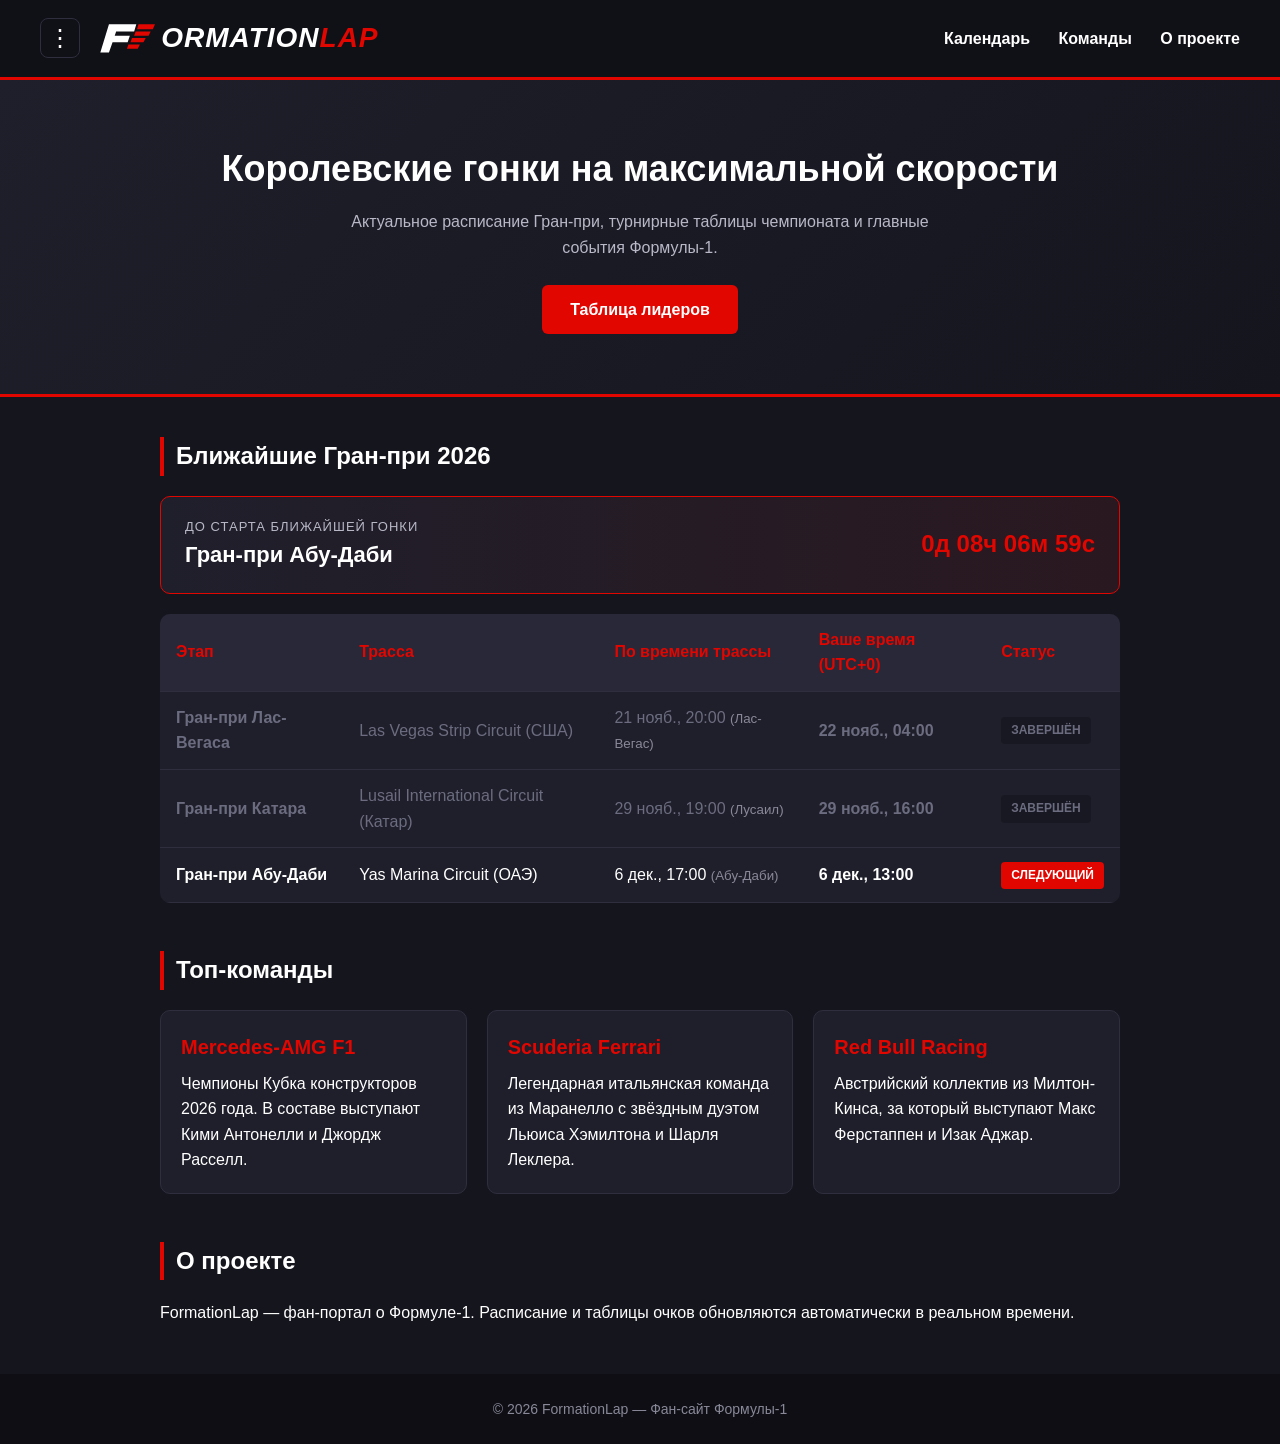
==== index.html @ c790665f "Add files via upload" ====
<!DOCTYPE html>
<html lang="ru">
<head>
  <meta charset="utf-8">
  <meta name="viewport" content="width=device-width, initial-scale=1.0">
  <title>FormationLap — Мир Формулы-1</title>
  <link rel="stylesheet" href="style.css">
</head>
<body>

  <div class="sidebar-overlay" id="sidebar-overlay" onclick="toggleSidebar()"></div>
  <aside class="sidebar" id="sidebar">
    <div class="sidebar-top">
      <span class="sidebar-title">НАВИГАЦИЯ</span>
      <button class="sidebar-close" onclick="toggleSidebar()" aria-label="Закрыть меню">&times;</button>
    </div>
    <nav class="sidebar-links">
      <a href="index.html" class="active-link">Основная страница</a>
      <a href="standings.html">Таблица лидеров</a>
    </nav>
  </aside>

  <header>
    <div class="header-left">
      <button class="menu-dots-btn" onclick="toggleSidebar()" aria-label="Открыть меню">&#8942;</button>

      <a href="index.html" class="logo" aria-label="FormationLap">
        <svg class="logo-f" viewBox="0 0 85 50" xmlns="http://w3.org">
          <polygon points="18,6 56,6 53,16 28,16 26,22 47,22 44,31 23,31 18,45 6,45" fill="#ffffff"/>
          <polygon points="59,6 82,6 79,13 57,13" fill="#e10600"/>
          <polygon points="55,16 76,16 73,22 53,22" fill="#e10600"/>
          <polygon points="50,25 69,25 66,31 48,31" fill="#e10600"/>
          <polygon points="45,34 61,34 58,40 43,40" fill="#e10600"/>
        </svg>
        ORMATION<span>LAP</span>
      </a>
    </div>

    <nav>
      <a href="#calendar">Календарь</a>
      <a href="#teams">Команды</a>
      <a href="#news">О проекте</a>
    </nav>
  </header>

  <div class="hero">
    <h2>Королевские гонки на максимальной скорости</h2>
    <p>Актуальное расписание Гран-при, турнирные таблицы чемпионата и главные события Формулы-1.</p>
    <a href="standings.html" class="btn">Таблица лидеров</a>
  </div>

  <main>
    <section id="calendar">
      <h3>Ближайшие Гран-при 2026</h3>

      <div class="countdown-box">
        <div>
          <div class="countdown-title" id="next-race-label">Следующий старт</div>
          <div class="countdown-race" id="next-race-name">Загрузка расписания...</div>
        </div>
        <div class="countdown-timer" id="next-race-timer">--д --ч --м --с</div>
      </div>

      <table>
        <thead>
          <tr>
            <th>Этап</th>
            <th>Трасса</th>
            <th>По времени трассы</th>
            <th id="user-tz-header">Ваше время</th>
            <th>Статус</th>
          </tr>
        </thead>
        <tbody id="schedule-body"></tbody>
      </table>
    </section>

    <section id="teams">
      <h3>Топ-команды</h3>
      <div class="cards">
        <div class="card">
          <h4>Mercedes-AMG F1</h4>
          <p>Чемпионы Кубка конструкторов 2026 года. В составе выступают Кими Антонелли и Джордж Расселл.</p>
        </div>
        <div class="card">
          <h4>Scuderia Ferrari</h4>
          <p>Легендарная итальянская команда из Маранелло с звёздным дуэтом Льюиса Хэмилтона и Шарля Леклера.</p>
        </div>
        <div class="card">
          <h4>Red Bull Racing</h4>
          <p>Австрийский коллектив из Милтон-Кинса, за который выступают Макс Ферстаппен и Изак Аджар.</p>
        </div>
      </div>
    </section>

    <section id="news">
      <h3>О проекте</h3>
      <p>FormationLap — фан-портал о Формуле-1. Расписание и таблицы очков обновляются автоматически в реальном времени.</p>
    </section>
  </main>

  <footer>
    <p>© 2026 FormationLap — Фан-сайт Формулы-1</p>
  </footer>

  <script src="script.js"></script>
</body>
</html>
---- style.css ----
* {
  box-sizing: border-box;
  margin: 0;
  padding: 0;
}
body {
  font-family: 'Segoe UI', Arial, sans-serif;
  background-color: #15151e;
  color: #ffffff;
  line-height: 1.6;
}
header {
  background-color: #101017;
  border-bottom: 3px solid #e10600;
  padding: 16px 40px;
  display: flex;
  justify-content: space-between;
  align-items: center;
  flex-wrap: wrap;
  gap: 16px;
}
.logo {
  display: inline-flex;
  align-items: center;
  text-decoration: none;
  color: #ffffff;
  font-size: 28px;
  font-weight: 900;
  font-style: italic;
  letter-spacing: 1px;
  text-transform: uppercase;
}
.logo-f {
  height: 36px;
  width: auto;
  margin-right: 4px;
  display: block;
}
.logo span {
  color: #e10600;
}
nav a {
  color: #ffffff;
  text-decoration: none;
  margin-left: 24px;
  font-weight: bold;
  transition: color 0.2s;
}
nav a:hover {
  color: #e10600;
}
.hero {
  background: linear-gradient(135deg, #1f1f2b 0%, #15151e 100%);
  border-bottom: 3px solid #e10600;
  padding: 60px 20px;
  text-align: center;
}
.hero h2 {
  font-size: 36px;
  margin-bottom: 12px;
}
.hero p {
  color: #b8b8c7;
  max-width: 600px;
  margin: 0 auto 24px;
}
.btn {
  display: inline-block;
  background-color: #e10600;
  color: #ffffff;
  padding: 12px 28px;
  border-radius: 6px;
  text-decoration: none;
  font-weight: bold;
}
.btn:hover {
  background-color: #b80500;
}
main {
  max-width: 1000px;
  margin: 40px auto;
  padding: 0 20px;
}
section {
  margin-bottom: 48px;
}
h3 {
  font-size: 24px;
  border-left: 4px solid #e10600;
  padding-left: 12px;
  margin-bottom: 20px;
}
.cards {
  display: grid;
  grid-template-columns: repeat(auto-fit, minmax(260px, 1fr));
  gap: 20px;
}
.card {
  background-color: #1f1f2b;
  padding: 20px;
  border-radius: 10px;
  border: 1px solid #2e2e3e;
}
.card h4 {
  color: #e10600;
  margin-bottom: 8px;
  font-size: 20px;
}
.countdown-box {
  background: linear-gradient(90deg, #1f1f2b 0%, #2a1820 100%);
  border: 1px solid #e10600;
  border-radius: 10px;
  padding: 20px 24px;
  margin-bottom: 20px;
  display: flex;
  justify-content: space-between;
  align-items: center;
  flex-wrap: wrap;
  gap: 16px;
}
.countdown-title {
  font-size: 13px;
  text-transform: uppercase;
  color: #b8b8c7;
  letter-spacing: 1px;
}
.countdown-race {
  font-size: 22px;
  font-weight: bold;
}
.countdown-timer {
  font-size: 24px;
  font-weight: 900;
  color: #e10600;
  font-variant-numeric: tabular-nums;
}
.standings-header {
  display: flex;
  justify-content: space-between;
  align-items: center;
  flex-wrap: wrap;
  gap: 12px;
  margin-bottom: 16px;
}
.tabs {
  display: flex;
  gap: 10px;
}
.tab-btn {
  background-color: #1f1f2b;
  color: #b8b8c7;
  border: 1px solid #2e2e3e;
  padding: 10px 18px;
  border-radius: 6px;
  font-weight: bold;
  cursor: pointer;
}
.tab-btn.active {
  background-color: #e10600;
  color: #ffffff;
  border-color: #e10600;
}
.sync-status {
  font-size: 13px;
  color: #888899;
}
.hidden {
  display: none;
}
table {
  width: 100%;
  border-collapse: collapse;
  background-color: #1f1f2b;
  border-radius: 10px;
  overflow: hidden;
}
th, td {
  padding: 13px 16px;
  text-align: left;
  border-bottom: 1px solid #2e2e3e;
}
th {
  background-color: #282838;
  color: #e10600;
}
.pos-cell {
  font-weight: 900;
  width: 60px;
}
.pos-1 { color: #ffd700; }
.pos-2 { color: #c0c0c0; }
.pos-3 { color: #cd7f32; }
.pts-cell {
  font-weight: bold;
}
.team-stripe {
  display: inline-block;
  width: 4px;
  height: 15px;
  border-radius: 2px;
  margin-right: 8px;
  vertical-align: middle;
}
.toggle-more {
  margin-top: 12px;
  background-color: #282838;
  color: #ffffff;
  border: 1px solid #3a3a4e;
  padding: 8px 16px;
  border-radius: 6px;
  cursor: pointer;
  font-size: 14px;
}
.toggle-more:hover {
  border-color: #e10600;
}
.badge {
  display: inline-block;
  padding: 4px 10px;
  border-radius: 4px;
  font-size: 12px;
  font-weight: bold;
  text-transform: uppercase;
}
.badge-next { background-color: #e10600; color: #ffffff; }
.badge-live { background-color: #00b862; color: #ffffff; }
.badge-upcoming { background-color: #2e2e3e; color: #d0d0de; }
.badge-done { background-color: #181822; color: #6c6c80; }
tr.row-done td { color: #6c6c80; }
footer {
  text-align: center;
  padding: 24px;
  background-color: #0e0e14;
  color: #888899;
  font-size: 14px;
}
/* Кнопка с тремя точками в шапке */
.header-left {
  display: flex;
  align-items: center;
  gap: 16px;
}
.menu-dots-btn {
  background: transparent;
  border: 1px solid #2e2e3e;
  color: #ffffff;
  font-size: 24px;
  line-height: 1;
  width: 40px;
  height: 40px;
  border-radius: 8px;
  cursor: pointer;
  display: flex;
  align-items: center;
  justify-content: center;
  transition: border-color 0.2s, background-color 0.2s;
}
.menu-dots-btn:hover {
  border-color: #e10600;
  background-color: #1f1f2b;
}

/* Выдвижное боковое меню и затемнение */
.sidebar-overlay {
  position: fixed;
  inset: 0;
  background-color: rgba(0, 0, 0, 0.65);
  opacity: 0;
  visibility: hidden;
  transition: opacity 0.25s ease;
  z-index: 998;
}
.sidebar-overlay.open {
  opacity: 1;
  visibility: visible;
}
.sidebar {
  position: fixed;
  top: 0;
  left: -270px;
  width: 260px;
  height: 100%;
  background-color: #101017;
  border-right: 3px solid #e10600;
  padding: 20px;
  transition: left 0.25s ease;
  z-index: 999;
  display: flex;
  flex-direction: column;
}
.sidebar.open {
  left: 0;
}
.sidebar-top {
  display: flex;
  justify-content: space-between;
  align-items: center;
  padding-bottom: 16px;
  margin-bottom: 16px;
  border-bottom: 1px solid #2e2e3e;
}
.sidebar-title {
  font-weight: 900;
  font-style: italic;
  letter-spacing: 1px;
  color: #ffffff;
}
.sidebar-close {
  background: none;
  border: none;
  color: #b8b8c7;
  font-size: 26px;
  cursor: pointer;
}
.sidebar-close:hover {
  color: #e10600;
}
.sidebar-links {
  display: flex;
  flex-direction: column;
  gap: 10px;
}
.sidebar-links a {
  color: #ffffff;
  text-decoration: none;
  padding: 12px 14px;
  border-radius: 8px;
  font-weight: bold;
  transition: background-color 0.2s;
}
.sidebar-links a:hover,
.sidebar-links a.active-link {
  background-color: #1f1f2b;
  color: #e10600;
}
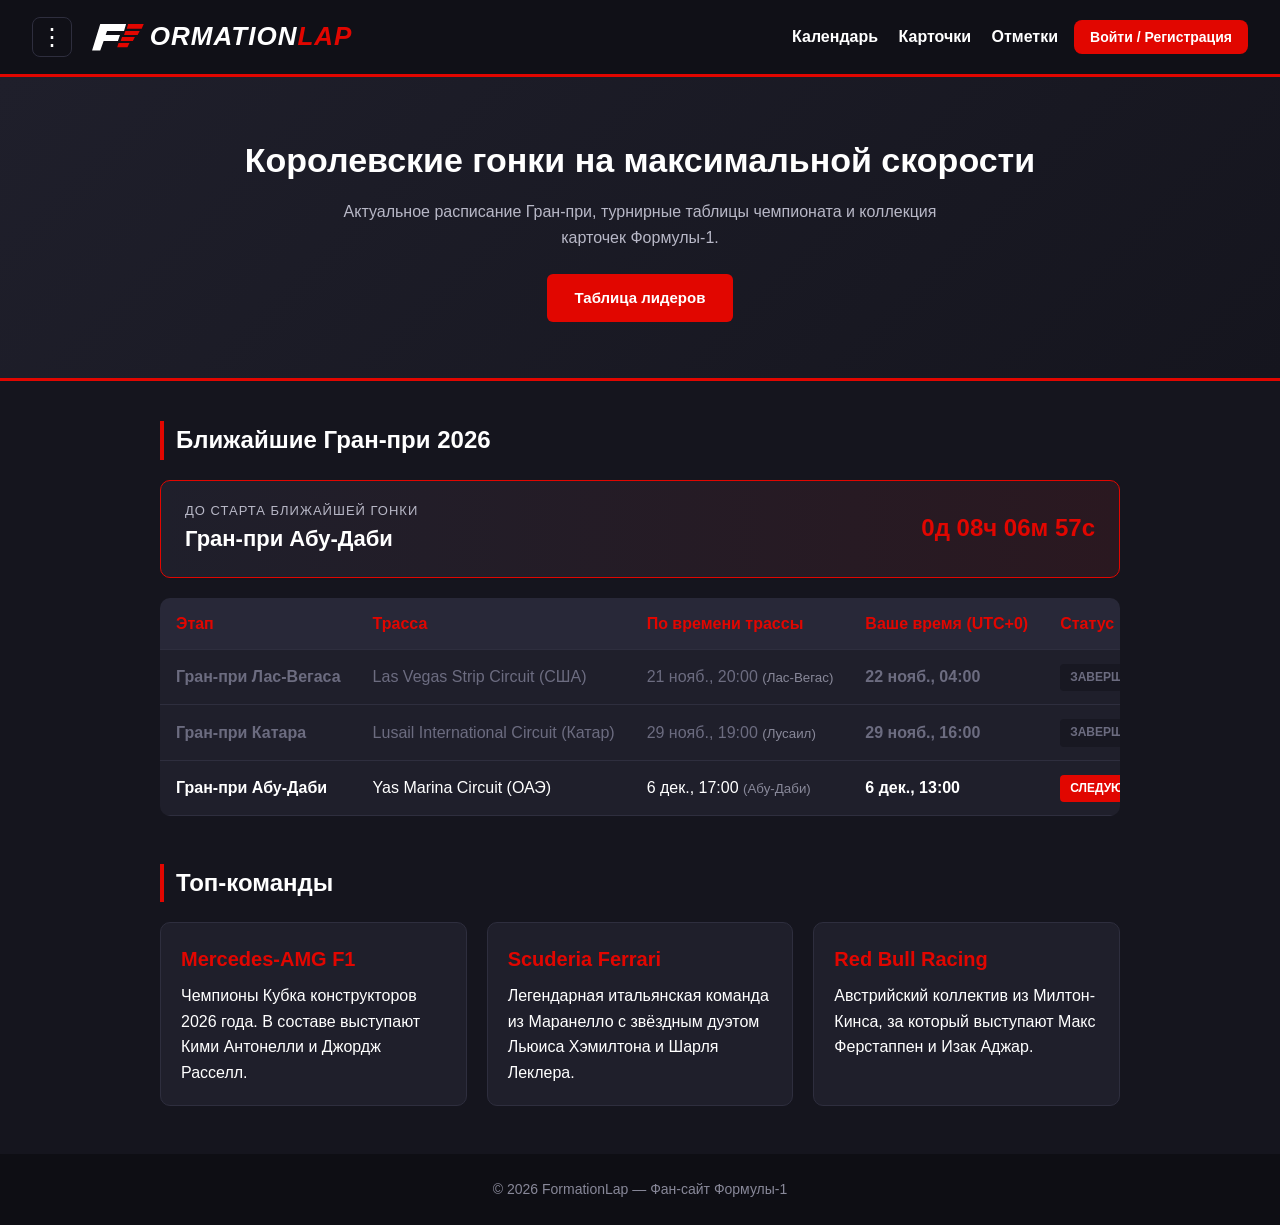
==== commit ad7604f0: "Add files via upload" ====
--- a/index.html
+++ b/index.html
@@ -15,8 +15,13 @@
       <button class="sidebar-close" onclick="toggleSidebar()" aria-label="Закрыть меню">&times;</button>
     </div>
     <nav class="sidebar-links">
-      <a href="index.html" class="active-link">Основная страница</a>
-      <a href="standings.html">Таблица лидеров</a>
+            <a href="index.html">Главная</a>
+      <a href="standings.html">Зачёты</a>
+      <a href="cards.html">Карточки</a>
+      <a href="packs.html">Паки</a>
+      <a href="checkin.html">Отметка на сайте</a>
+      <a href="history.html">История гонок</a>
+
     </nav>
   </aside>
 
@@ -36,16 +41,19 @@
       </a>
     </div>
 
-    <nav>
-      <a href="#calendar">Календарь</a>
-      <a href="#teams">Команды</a>
-      <a href="#news">О проекте</a>
-    </nav>
+    <div class="header-right">
+      <nav>
+        <a href="#calendar">Календарь</a>
+        <a href="cards.html">Карточки</a>
+        <a href="checkin.html">Отметки</a>
+      </nav>
+      <div id="auth-header-box"></div>
+    </div>
   </header>
 
   <div class="hero">
     <h2>Королевские гонки на максимальной скорости</h2>
-    <p>Актуальное расписание Гран-при, турнирные таблицы чемпионата и главные события Формулы-1.</p>
+    <p>Актуальное расписание Гран-при, турнирные таблицы чемпионата и коллекция карточек Формулы-1.</p>
     <a href="standings.html" class="btn">Таблица лидеров</a>
   </div>
 
@@ -92,11 +100,6 @@
         </div>
       </div>
     </section>
-
-    <section id="news">
-      <h3>О проекте</h3>
-      <p>FormationLap — фан-портал о Формуле-1. Расписание и таблицы очков обновляются автоматически в реальном времени.</p>
-    </section>
   </main>
 
   <footer>
--- a/style.css
+++ b/style.css
@@ -12,26 +12,50 @@
 header {
   background-color: #101017;
   border-bottom: 3px solid #e10600;
-  padding: 16px 40px;
+  padding: 16px 32px;
   display: flex;
   justify-content: space-between;
   align-items: center;
   flex-wrap: wrap;
   gap: 16px;
 }
+.header-left, .header-right {
+  display: flex;
+  align-items: center;
+  gap: 16px;
+}
+.menu-dots-btn {
+  background: transparent;
+  border: 1px solid #2e2e3e;
+  color: #ffffff;
+  font-size: 24px;
+  line-height: 1;
+  width: 40px;
+  height: 40px;
+  border-radius: 8px;
+  cursor: pointer;
+  display: flex;
+  align-items: center;
+  justify-content: center;
+  transition: border-color 0.2s, background-color 0.2s;
+}
+.menu-dots-btn:hover {
+  border-color: #e10600;
+  background-color: #1f1f2b;
+}
 .logo {
   display: inline-flex;
   align-items: center;
   text-decoration: none;
   color: #ffffff;
-  font-size: 28px;
+  font-size: 26px;
   font-weight: 900;
   font-style: italic;
   letter-spacing: 1px;
   text-transform: uppercase;
 }
 .logo-f {
-  height: 36px;
+  height: 34px;
   width: auto;
   margin-right: 4px;
   display: block;
@@ -39,24 +63,235 @@
 .logo span {
   color: #e10600;
 }
-nav a {
+header nav a {
   color: #ffffff;
   text-decoration: none;
-  margin-left: 24px;
+  margin-left: 16px;
   font-weight: bold;
   transition: color 0.2s;
 }
-nav a:hover {
+header nav a:hover {
   color: #e10600;
+}
+.auth-open-btn {
+  background-color: #e10600;
+  color: #ffffff;
+  border: none;
+  padding: 9px 16px;
+  border-radius: 8px;
+  font-weight: bold;
+  font-size: 14px;
+  cursor: pointer;
+  transition: background-color 0.2s;
+}
+.auth-open-btn:hover {
+  background-color: #b80500;
+}
+.user-badge {
+  display: inline-flex;
+  align-items: center;
+  gap: 10px;
+  background-color: #1f1f2b;
+  border: 1px solid #2e2e3e;
+  padding: 6px 12px;
+  border-radius: 8px;
+  font-size: 14px;
+}
+.points-pill {
+  background-color: #2c2412;
+  color: #ffd700;
+  border: 1px solid #8a6d1b;
+  padding: 3px 9px;
+  border-radius: 6px;
+  font-weight: 900;
+  font-size: 13px;
+}
+.user-nick {
+  font-weight: bold;
+  color: #ffffff;
+}
+.logout-btn {
+  background: transparent;
+  border: 1px solid #4a4a5e;
+  color: #b8b8c7;
+  padding: 4px 10px;
+  border-radius: 6px;
+  font-size: 12px;
+  cursor: pointer;
+}
+.logout-btn:hover {
+  border-color: #e10600;
+  color: #ffffff;
+}
+.sidebar-overlay {
+  position: fixed;
+  inset: 0;
+  background-color: rgba(0, 0, 0, 0.65);
+  opacity: 0;
+  visibility: hidden;
+  transition: opacity 0.25s ease;
+  z-index: 998;
+}
+.sidebar-overlay.open {
+  opacity: 1;
+  visibility: visible;
+}
+.sidebar {
+  position: fixed;
+  top: 0;
+  left: -270px;
+  width: 260px;
+  height: 100%;
+  background-color: #101017;
+  border-right: 3px solid #e10600;
+  padding: 20px;
+  transition: left 0.25s ease;
+  z-index: 999;
+  display: flex;
+  flex-direction: column;
+}
+.sidebar.open {
+  left: 0;
+}
+.sidebar-top {
+  display: flex;
+  justify-content: space-between;
+  align-items: center;
+  padding-bottom: 16px;
+  margin-bottom: 16px;
+  border-bottom: 1px solid #2e2e3e;
+}
+.sidebar-title {
+  font-weight: 900;
+  font-style: italic;
+  letter-spacing: 1px;
+}
+.sidebar-close {
+  background: none;
+  border: none;
+  color: #b8b8c7;
+  font-size: 26px;
+  cursor: pointer;
+}
+.sidebar-close:hover {
+  color: #e10600;
+}
+.sidebar-links {
+  display: flex;
+  flex-direction: column;
+  gap: 10px;
+}
+.sidebar-links a {
+  color: #ffffff;
+  text-decoration: none;
+  padding: 12px 14px;
+  border-radius: 8px;
+  font-weight: bold;
+  transition: background-color 0.2s;
+}
+.sidebar-links a:hover,
+.sidebar-links a.active-link {
+  background-color: #1f1f2b;
+  color: #e10600;
+}
+.modal-overlay {
+  position: fixed;
+  inset: 0;
+  background-color: rgba(0, 0, 0, 0.78);
+  display: none;
+  align-items: center;
+  justify-content: center;
+  padding: 20px;
+  z-index: 1000;
+}
+.modal-overlay.open {
+  display: flex;
+}
+.modal-box {
+  background-color: #1f1f2b;
+  border: 2px solid #e10600;
+  border-radius: 14px;
+  width: 100%;
+  max-width: 400px;
+  padding: 24px;
+  position: relative;
+}
+.modal-close {
+  position: absolute;
+  top: 14px;
+  right: 16px;
+  background: none;
+  border: none;
+  color: #b8b8c7;
+  font-size: 26px;
+  cursor: pointer;
+}
+.modal-tabs {
+  display: flex;
+  gap: 8px;
+  margin-bottom: 18px;
+}
+.modal-tab {
+  flex: 1;
+  padding: 10px;
+  background-color: #15151e;
+  border: 1px solid #2e2e3e;
+  color: #b8b8c7;
+  font-weight: bold;
+  border-radius: 8px;
+  cursor: pointer;
+}
+.modal-tab.active {
+  background-color: #e10600;
+  color: #ffffff;
+  border-color: #e10600;
+}
+.auth-form {
+  display: flex;
+  flex-direction: column;
+  gap: 12px;
+}
+.auth-form label {
+  font-size: 13px;
+  color: #b8b8c7;
+}
+.auth-form input {
+  width: 100%;
+  padding: 11px 12px;
+  border-radius: 8px;
+  border: 1px solid #3a3a4e;
+  background-color: #12121a;
+  color: #ffffff;
+  font-size: 15px;
+}
+.auth-form input:focus {
+  outline: none;
+  border-color: #e10600;
+}
+.auth-bonus-note {
+  background-color: #15151e;
+  border-left: 3px solid #e80020;
+  padding: 10px 12px;
+  font-size: 13px;
+  color: #e0e0ec;
+  border-radius: 6px;
+}
+.auth-msg {
+  font-size: 13px;
+  min-height: 18px;
+  color: #ff6b6b;
+}
+.auth-msg.ok {
+  color: #00d27a;
 }
 .hero {
   background: linear-gradient(135deg, #1f1f2b 0%, #15151e 100%);
   border-bottom: 3px solid #e10600;
-  padding: 60px 20px;
+  padding: 56px 20px;
   text-align: center;
 }
 .hero h2 {
-  font-size: 36px;
+  font-size: 34px;
   margin-bottom: 12px;
 }
 .hero p {
@@ -72,6 +307,9 @@
   border-radius: 6px;
   text-decoration: none;
   font-weight: bold;
+  border: none;
+  cursor: pointer;
+  font-size: 15px;
 }
 .btn:hover {
   background-color: #b80500;
@@ -105,6 +343,255 @@
   color: #e10600;
   margin-bottom: 8px;
   font-size: 20px;
+}
+.checkin-card {
+  background: linear-gradient(145deg, #1f1f2b 0%, #171722 100%);
+  border: 1px solid #2e2e3e;
+  border-radius: 14px;
+  padding: 24px;
+}
+.month-banner {
+  display: flex;
+  justify-content: space-between;
+  align-items: center;
+  flex-wrap: wrap;
+  gap: 12px;
+  background-color: #12121a;
+  border-left: 4px solid #e10600;
+  padding: 14px 18px;
+  border-radius: 10px;
+  margin-bottom: 20px;
+}
+.month-title {
+  font-size: 24px;
+  font-weight: 900;
+  text-transform: uppercase;
+  letter-spacing: 2px;
+}
+.msk-reset-timer {
+  font-size: 14px;
+  color: #b8b8c7;
+  font-variant-numeric: tabular-nums;
+}
+.checkin-stats {
+  display: grid;
+  grid-template-columns: repeat(auto-fit, minmax(180px, 1fr));
+  gap: 14px;
+  margin-bottom: 20px;
+}
+.stat-box {
+  background-color: #12121a;
+  border: 1px solid #2e2e3e;
+  border-radius: 10px;
+  padding: 14px 16px;
+}
+.stat-label {
+  font-size: 12px;
+  color: #888899;
+}
+.stat-val {
+  font-size: 22px;
+  font-weight: 900;
+  color: #ffd700;
+}
+.november-grid {
+  display: grid;
+  grid-template-columns: repeat(auto-fill, minmax(125px, 1fr));
+  gap: 12px;
+}
+.mystery-cell {
+  background-color: #12121a;
+  border: 2px solid #2e2e3e;
+  border-radius: 10px;
+  padding: 14px 10px;
+  text-align: center;
+  color: #ffffff;
+  cursor: pointer;
+  transition: transform 0.18s ease, border-color 0.18s ease, background-color 0.18s ease;
+  display: flex;
+  flex-direction: column;
+  align-items: center;
+  justify-content: center;
+  min-height: 98px;
+}
+.mystery-cell.available:hover {
+  transform: translateY(-3px);
+  border-color: #e10600;
+  background-color: #1f1f2b;
+}
+.mystery-cell.wait {
+  opacity: 0.55;
+  cursor: not-allowed;
+}
+.mystery-cell.opened {
+  border-color: #00b862;
+  background-color: #11261d;
+  cursor: default;
+}
+.mystery-cell.jackpot {
+  border-color: #ffd700;
+  background: linear-gradient(145deg, #33270d 0%, #1c1608 100%);
+  box-shadow: 0 0 16px rgba(255, 215, 0, 0.35);
+}
+.cell-num {
+  font-size: 12px;
+  color: #888899;
+  font-weight: bold;
+  margin-bottom: 4px;
+}
+.cell-secret {
+  font-size: 24px;
+  font-weight: 900;
+  color: #e10600;
+}
+.cell-prize {
+  font-size: 18px;
+  font-weight: 900;
+  color: #ffd700;
+}
+.cell-hint {
+  font-size: 11px;
+  color: #b8b8c7;
+  margin-top: 2px;
+}
+.collectible-grid {
+  display: grid;
+  grid-template-columns: repeat(auto-fill, minmax(275px, 1fr));
+  gap: 24px;
+}
+.f1-card {
+  background: linear-gradient(160deg, #252534 0%, #171722 100%);
+  border: 2px solid #e80020;
+  border-radius: 14px;
+  overflow: hidden;
+  transition: transform 0.25s ease, filter 0.25s ease, opacity 0.25s ease;
+}
+.f1-card:hover {
+  transform: translateY(-4px);
+}
+.f1-card.locked {
+  filter: grayscale(100%);
+  opacity: 0.58;
+  border-color: #4a4a5e !important;
+  box-shadow: none !important;
+}
+.f1-card-top {
+  display: flex;
+  justify-content: space-between;
+  align-items: center;
+  padding: 12px 14px;
+  background-color: #12121a;
+  border-bottom: 1px solid #2e2e3e;
+}
+.card-top-left {
+  display: flex;
+  align-items: center;
+  gap: 6px;
+}
+.card-rating {
+  font-size: 19px;
+  font-weight: 900;
+  color: #ffffff;
+  background-color: #282838;
+  padding: 2px 10px;
+  border-radius: 6px;
+}
+.card-season-tag {
+  font-size: 12px;
+  font-weight: 900;
+  color: #ffffff;
+  background-color: #e10600;
+  padding: 3px 8px;
+  border-radius: 6px;
+  letter-spacing: 0.5px;
+}
+.card-rarity {
+  font-size: 12px;
+  font-weight: bold;
+  text-transform: uppercase;
+  letter-spacing: 0.8px;
+  padding: 4px 10px;
+  border-radius: 6px;
+  background-color: #3a3a4e;
+  color: #e0e0ec;
+}
+.card-rarity.uncommon {
+  background-color: #1d4d3e;
+  color: #5ef2be;
+  border: 1px solid #229971;
+}
+.card-rarity.rare {
+  background-color: #172e52;
+  color: #7cc0ff;
+  border: 1px solid #3b82f6;
+}
+.card-rarity.epic {
+  background: linear-gradient(135deg, #4d2600 0%, #7a3e00 100%);
+  color: #ffd099;
+  border: 1px solid #ff8000;
+}
+.card-rarity.secret {
+  background: linear-gradient(135deg, #3b175c 0%, #581c87 100%);
+  color: #f3d4ff;
+  border: 1px solid #c084fc;
+}
+.card-rarity.legendary {
+  background: linear-gradient(135deg, #4d3800 0%, #8a6400 100%);
+  color: #ffe885;
+  border: 1px solid #ffd700;
+}
+.card-rarity.champion {
+  background: linear-gradient(135deg, #0b4a42 0%, #137a6c 100%);
+  color: #a8fff2;
+  border: 1px solid #27f4d2;
+}
+.f1-card-img-wrap {
+  position: relative;
+  width: 100%;
+  height: 175px;
+  background-color: #0e0e14;
+  overflow: hidden;
+}
+.f1-card-img-wrap img {
+  width: 100%;
+  height: 100%;
+  object-fit: cover;
+  display: block;
+}
+.card-lock-badge {
+  position: absolute;
+  bottom: 10px;
+  right: 10px;
+  background-color: rgba(16, 16, 23, 0.88);
+  color: #d0d0de;
+  font-size: 12px;
+  font-weight: bold;
+  padding: 4px 10px;
+  border-radius: 6px;
+  border: 1px solid #4a4a5e;
+}
+.card-owned-badge {
+  position: absolute;
+  bottom: 10px;
+  right: 10px;
+  background-color: rgba(0, 184, 98, 0.92);
+  color: #ffffff;
+  font-size: 12px;
+  font-weight: bold;
+  padding: 4px 10px;
+  border-radius: 6px;
+}
+.f1-card-body {
+  padding: 16px;
+}
+.f1-card-title {
+  font-size: 19px;
+  font-weight: 900;
+  margin-bottom: 4px;
+}
+.f1-card-sub {
+  font-size: 13px;
+  color: #b8b8c7;
 }
 .countdown-box {
   background: linear-gradient(90deg, #1f1f2b 0%, #2a1820 100%);
@@ -173,11 +660,17 @@
   background-color: #1f1f2b;
   border-radius: 10px;
   overflow: hidden;
+  display: block;
+  overflow-x: auto;
+}
+thead, tbody {
+  width: 100%;
 }
 th, td {
   padding: 13px 16px;
   text-align: left;
   border-bottom: 1px solid #2e2e3e;
+  white-space: nowrap;
 }
 th {
   background-color: #282838;
@@ -234,102 +727,99 @@
   color: #888899;
   font-size: 14px;
 }
-/* Кнопка с тремя точками в шапке */
-.header-left {
+.card-rarity.legendary {
+  background: linear-gradient(135deg, #4d3800 0%, #8a6400 100%);
+  color: #ffe885;
+  border: 1px solid #ffd700;
+}
+.card-rarity.champion {
+  background: linear-gradient(135deg, #0b4a42 0%, #137a6c 100%);
+  color: #a8fff2;
+  border: 1px solid #27f4d2;
+}
+.pack-card {
+  background: linear-gradient(145deg, #1f1f2b 0%, #14141e 100%);
+  border: 2px solid #e10600;
+  border-radius: 16px;
+  padding: 24px;
+  max-width: 680px;
+  box-shadow: 0 10px 30px rgba(225, 6, 0, 0.18);
+}
+.pack-header {
+  display: flex;
+  justify-content: space-between;
+  align-items: center;
+  flex-wrap: wrap;
+  gap: 12px;
+  margin-bottom: 14px;
+  padding-bottom: 14px;
+  border-bottom: 1px solid #2e2e3e;
+}
+.pack-title {
+  font-size: 26px;
+  font-weight: 900;
+  font-style: italic;
+  text-transform: uppercase;
+}
+.pack-badge {
+  background-color: #2c2412;
+  color: #ffd700;
+  border: 1px solid #8a6d1b;
+  padding: 6px 14px;
+  border-radius: 8px;
+  font-weight: 900;
+  font-size: 16px;
+}
+.pack-meta {
+  font-size: 14px;
+  color: #d0d0de;
+  margin-bottom: 16px;
+}
+.odds-list {
+  display: flex;
+  flex-wrap: wrap;
+  gap: 8px;
+  margin-bottom: 20px;
+}
+.odds-pill {
+  background-color: #12121a;
+  border: 1px solid #2e2e3e;
+  border-radius: 6px;
+  padding: 5px 10px;
+  font-size: 12px;
+  color: #e0e0ec;
+}
+.pack-actions {
   display: flex;
   align-items: center;
   gap: 16px;
-}
-.menu-dots-btn {
-  background: transparent;
-  border: 1px solid #2e2e3e;
-  color: #ffffff;
-  font-size: 24px;
-  line-height: 1;
-  width: 40px;
-  height: 40px;
-  border-radius: 8px;
-  cursor: pointer;
-  display: flex;
-  align-items: center;
-  justify-content: center;
-  transition: border-color 0.2s, background-color 0.2s;
-}
-.menu-dots-btn:hover {
-  border-color: #e10600;
-  background-color: #1f1f2b;
-}
-
-/* Выдвижное боковое меню и затемнение */
-.sidebar-overlay {
-  position: fixed;
-  inset: 0;
-  background-color: rgba(0, 0, 0, 0.65);
-  opacity: 0;
-  visibility: hidden;
-  transition: opacity 0.25s ease;
-  z-index: 998;
-}
-.sidebar-overlay.open {
-  opacity: 1;
-  visibility: visible;
-}
-.sidebar {
-  position: fixed;
-  top: 0;
-  left: -270px;
-  width: 260px;
-  height: 100%;
-  background-color: #101017;
-  border-right: 3px solid #e10600;
-  padding: 20px;
-  transition: left 0.25s ease;
-  z-index: 999;
-  display: flex;
-  flex-direction: column;
-}
-.sidebar.open {
-  left: 0;
-}
-.sidebar-top {
-  display: flex;
-  justify-content: space-between;
-  align-items: center;
-  padding-bottom: 16px;
+  flex-wrap: wrap;
+}
+.pack-msg {
+  font-size: 14px;
+  color: #ff6b6b;
+  font-weight: bold;
+}
+.pack-msg.ok {
+  color: #00d27a;
+}
+.pack-drop-area {
+  margin-top: 28px;
+}
+.pack-drop-title {
+  font-size: 20px;
+  font-weight: 900;
   margin-bottom: 16px;
-  border-bottom: 1px solid #2e2e3e;
-}
-.sidebar-title {
-  font-weight: 900;
-  font-style: italic;
-  letter-spacing: 1px;
-  color: #ffffff;
-}
-.sidebar-close {
-  background: none;
-  border: none;
-  color: #b8b8c7;
-  font-size: 26px;
-  cursor: pointer;
-}
-.sidebar-close:hover {
-  color: #e10600;
-}
-.sidebar-links {
-  display: flex;
-  flex-direction: column;
-  gap: 10px;
-}
-.sidebar-links a {
-  color: #ffffff;
-  text-decoration: none;
-  padding: 12px 14px;
-  border-radius: 8px;
-  font-weight: bold;
-  transition: background-color 0.2s;
-}
-.sidebar-links a:hover,
-.sidebar-links a.active-link {
-  background-color: #1f1f2b;
-  color: #e10600;
-}
+  color: #ffd700;
+}
+.dupe-badge {
+  position: absolute;
+  top: 10px;
+  left: 10px;
+  background-color: rgba(255, 215, 0, 0.92);
+  color: #101017;
+  font-size: 11px;
+  font-weight: 900;
+  padding: 3px 8px;
+  border-radius: 5px;
+}
